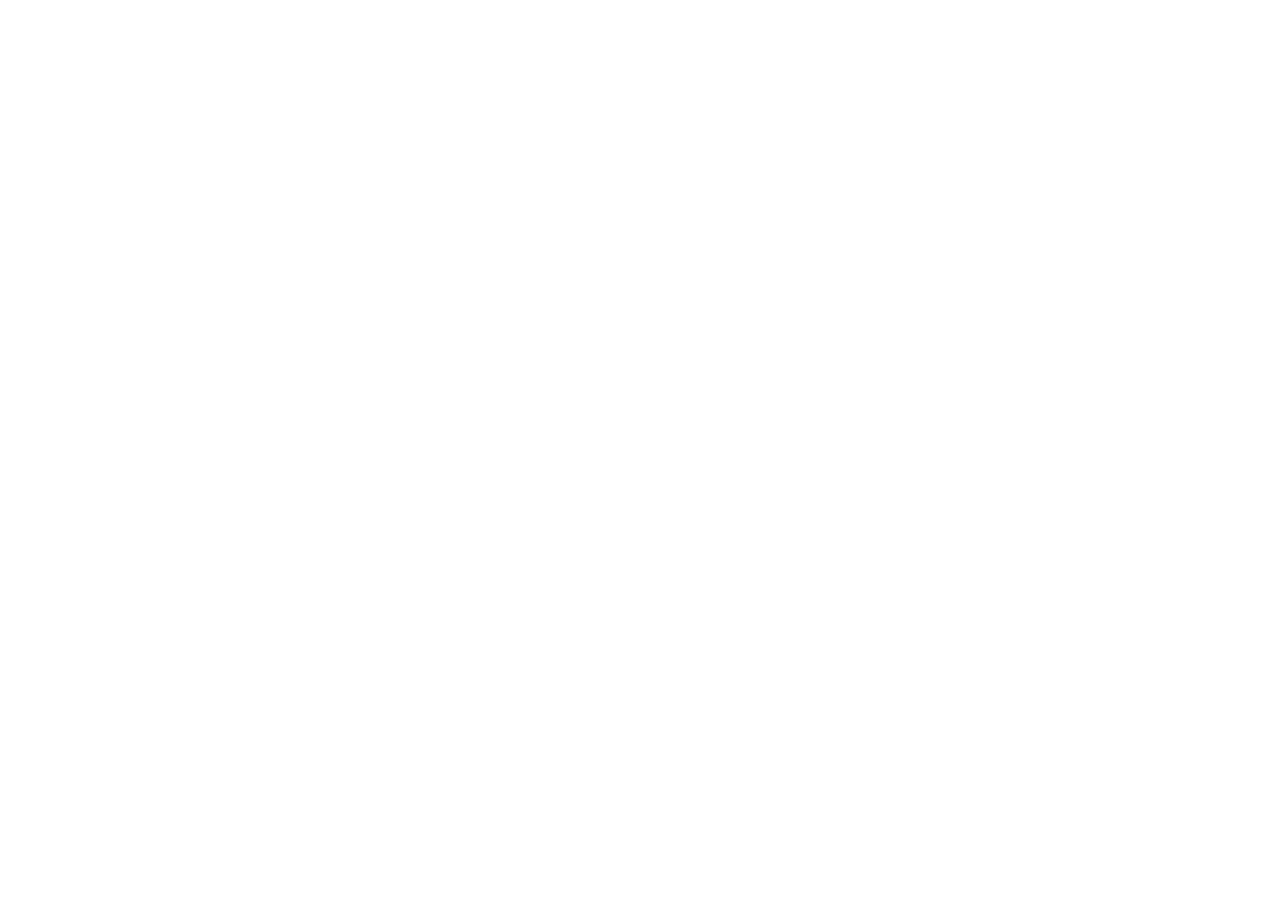
==== html/index.html @ 505dc98d "added root colors and normalize.css." ====
<!DOCTYPE html>
<html lang="en">
  <head>
    <meta charset="UTF-8" />
    <meta name="viewport" content="width=device-width, initial-scale=1.0" />
    <title>Muhammad Mahfuj</title>
    <link rel="stylesheet" href="../css/style.css" />
    <link rel="stylesheet" href="../css/normalize.css" />
  </head>
  <body></body>
</html>
---- css/style.css ----
:root {
   --color-primary: #1E2133;
   --color-secondary: #162036;
   --color-accent: #CBD8F8;
   --color-heading: #78BF13;
   --color-text: #F8F3E6;
   --color-body: #7D89A6;
   --color-hover: #7091FF;
}
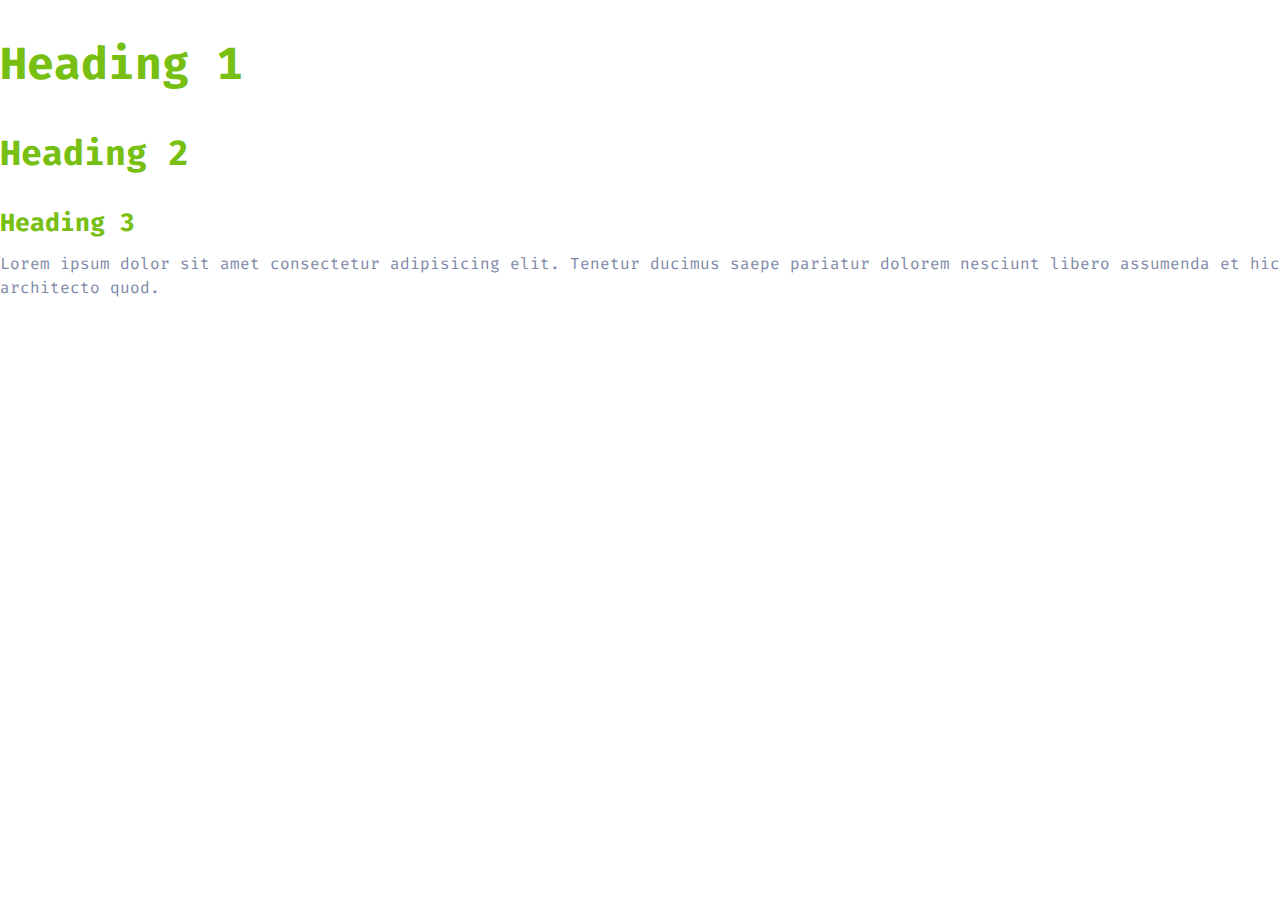
==== commit 94299a76: "Added font family and font sizes for different elements." ====
--- a/html/index.html
+++ b/html/index.html
@@ -1,11 +1,25 @@
-<!DOCTYPE html>
-<html lang="en">
-  <head>
-    <meta charset="UTF-8" />
-    <meta name="viewport" content="width=device-width, initial-scale=1.0" />
-    <title>Muhammad Mahfuj</title>
-    <link rel="stylesheet" href="../css/style.css" />
-    <link rel="stylesheet" href="../css/normalize.css" />
-  </head>
-  <body></body>
-</html>
+<!DOCTYPE html>
+<html lang="en">
+  <head>
+    <meta charset="UTF-8" />
+    <meta name="viewport" content="width=device-width, initial-scale=1.0" />
+    <title>Muhammad Mahfuj</title>
+    <link rel="preconnect" href="https://fonts.googleapis.com" />
+    <link rel="preconnect" href="https://fonts.gstatic.com" crossorigin />
+    <link
+      href="https://fonts.googleapis.com/css2?family=Fira+Code:wght@300..700&family=Inter:wght@100..900&display=swap"
+      rel="stylesheet"
+    />
+    <link rel="stylesheet" href="../css/normalize.css" />
+    <link rel="stylesheet" href="../css/style.css" />
+  </head>
+  <body>
+    <h1>Heading 1</h1>
+    <h2>Heading 2</h2>
+    <h3>Heading 3</h3>
+    <p>
+      Lorem ipsum dolor sit amet consectetur adipisicing elit. Tenetur ducimus
+      saepe pariatur dolorem nesciunt libero assumenda et hic architecto quod.
+    </p>
+  </body>
+</html>
--- a/css/style.css
+++ b/css/style.css
@@ -1,9 +1,39 @@
-:root {
-   --color-primary: #1E2133;
-   --color-secondary: #162036;
-   --color-accent: #CBD8F8;
-   --color-heading: #78BF13;
-   --color-text: #F8F3E6;
-   --color-body: #7D89A6;
-   --color-hover: #7091FF;
-}
+/* Root Color */
+:root {
+   --color-primary: #1E2133;
+   --color-secondary: #162036;
+   --color-accent: #CBD8F8;
+   --color-heading: #78BF13;
+   --color-text: #F8F3E6;
+   --color-body: #7D89A6;
+   --color-hover: #7091FF;
+}
+
+/* Typography */
+
+html {
+   font-size: 62.5%;
+}
+body{
+   font-family: 'Fira Code', Arial, Helvetica, sans-serif;
+   font-size: 1.6rem;
+   line-height: 1.5;
+   color: var(--color-body);
+}
+h1, h2, h3 {
+   color: var(--color-heading);
+   margin-bottom: 1rem;
+}
+h1{
+   font-size: 4.5rem;
+}
+h2{
+   font-size: 3.5rem;
+}
+h3{
+   font-size: 2.5rem;
+   margin-bottom: 1rem;
+}
+p{
+   margin-top: 0;
+}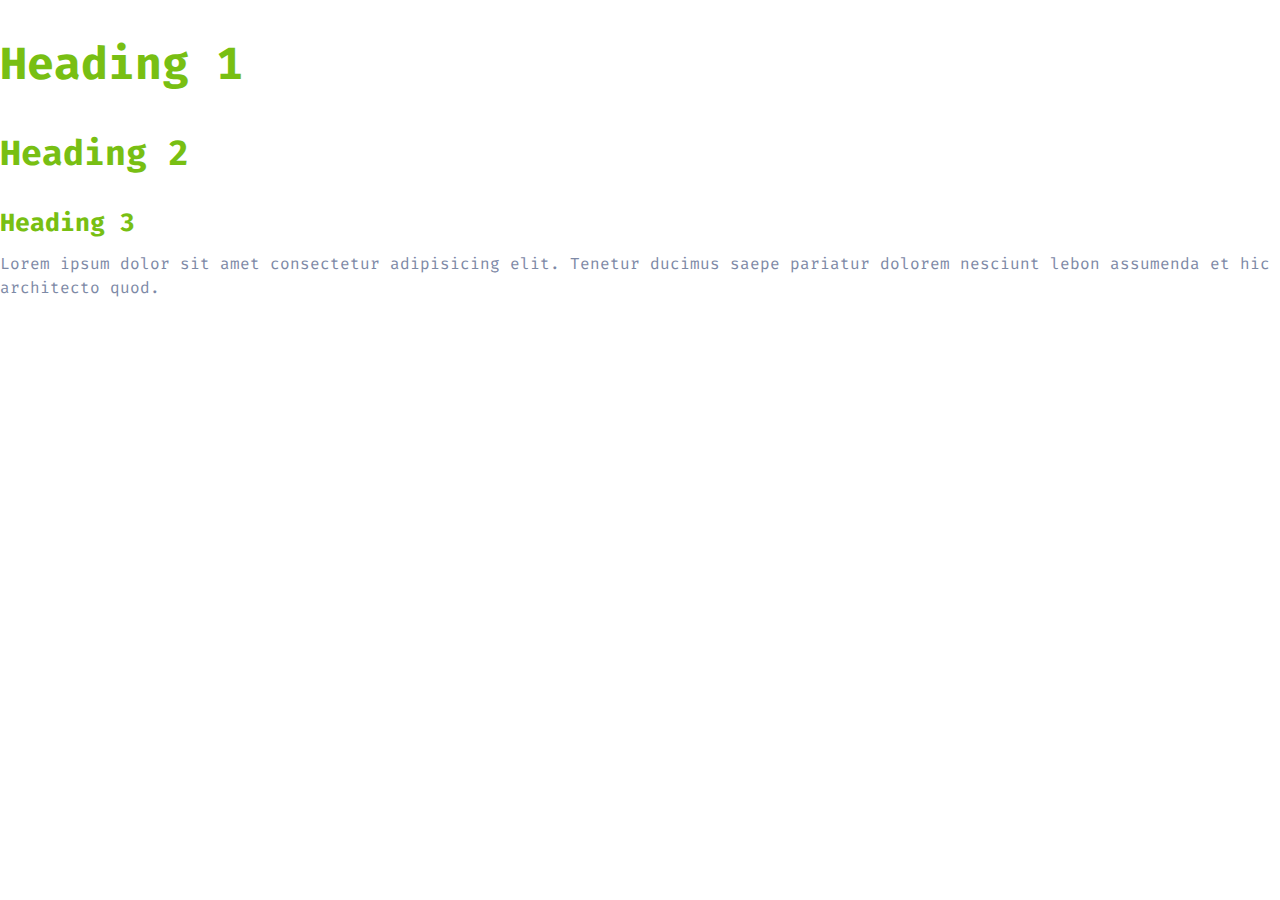
==== commit 5314fa03: "testing alias" ====
--- a/html/index.html
+++ b/html/index.html
@@ -19,7 +19,7 @@
     <h3>Heading 3</h3>
     <p>
       Lorem ipsum dolor sit amet consectetur adipisicing elit. Tenetur ducimus
-      saepe pariatur dolorem nesciunt libero assumenda et hic architecto quod.
+      saepe pariatur dolorem nesciunt lebon assumenda et hic architecto quod.
     </p>
   </body>
 </html>
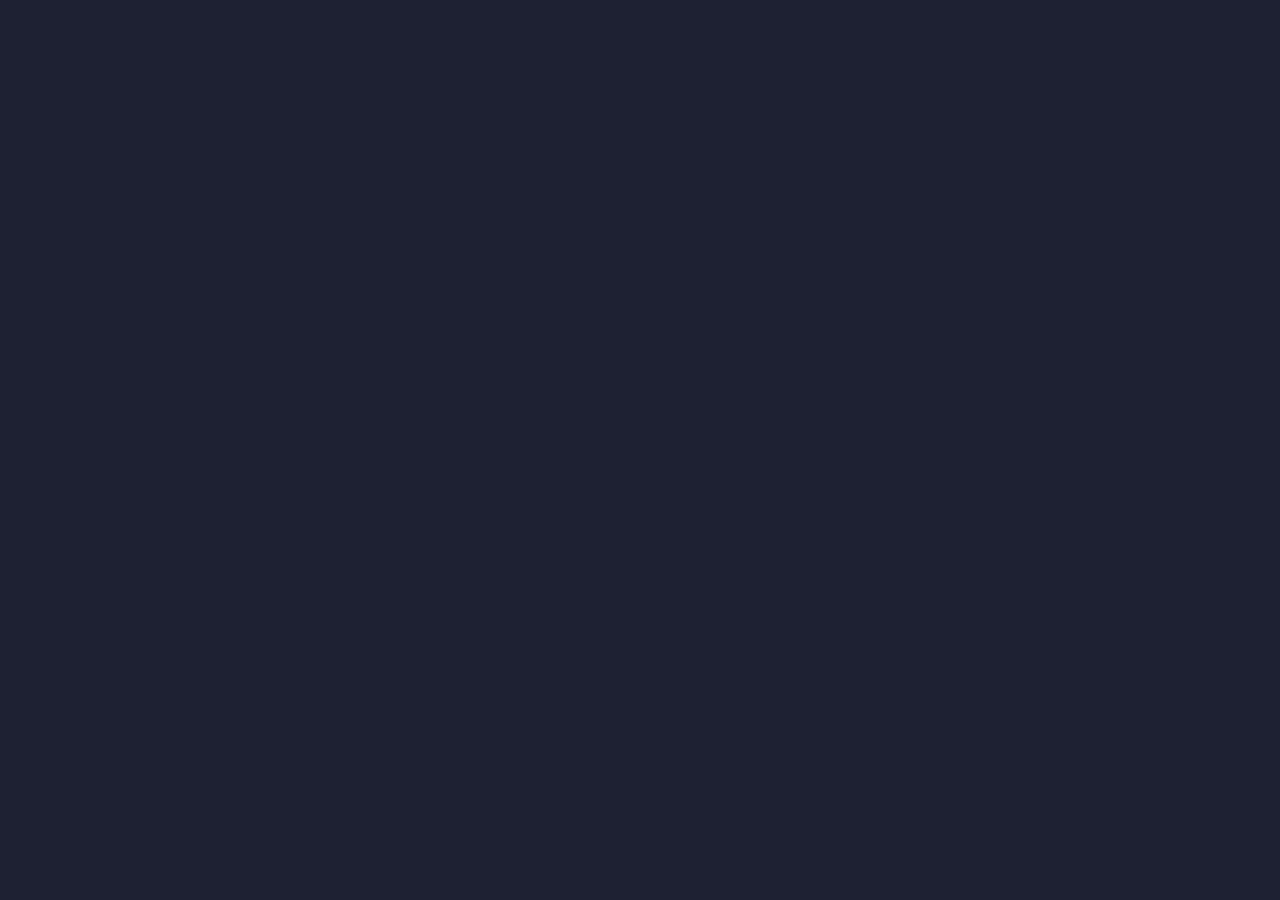
==== commit 1bf47665: "added skills and proficienceis section and placed it under new componant." ====
--- a/html/index.html
+++ b/html/index.html
@@ -13,13 +13,5 @@
     <link rel="stylesheet" href="../css/normalize.css" />
     <link rel="stylesheet" href="../css/style.css" />
   </head>
-  <body>
-    <h1>Heading 1</h1>
-    <h2>Heading 2</h2>
-    <h3>Heading 3</h3>
-    <p>
-      Lorem ipsum dolor sit amet consectetur adipisicing elit. Tenetur ducimus
-      saepe pariatur dolorem nesciunt lebon assumenda et hic architecto quod.
-    </p>
-  </body>
+  <body></body>
 </html>
--- a/css/style.css
+++ b/css/style.css
@@ -1,28 +1,33 @@
-/* Root Color */
+/* Root Settings */
 :root {
+   --color-accent: #cbd8f8;
+   --color-body: #7D89A6;
+   --color-heading: #78BF13;
+   --color-hover: #7091FF;
    --color-primary: #1E2133;
    --color-secondary: #162036;
-   --color-accent: #CBD8F8;
-   --color-heading: #78BF13;
    --color-text: #F8F3E6;
-   --color-body: #7D89A6;
-   --color-hover: #7091FF;
+}
+*{
+   box-sizing: border-box;
 }
 
 /* Typography */
 
 html {
    font-size: 62.5%;
+   background-color: var(--color-primary);
 }
 body{
+   color: var(--color-body);
    font-family: 'Fira Code', Arial, Helvetica, sans-serif;
    font-size: 1.6rem;
    line-height: 1.5;
-   color: var(--color-body);
 }
 h1, h2, h3 {
    color: var(--color-heading);
    margin-bottom: 1rem;
+   font-weight: 500;
 }
 h1{
    font-size: 4.5rem;
@@ -35,5 +40,90 @@
    margin-bottom: 1rem;
 }
 p{
-   margin-top: 0;
+   margin: 0;
+}
+
+/* Links */
+a{
+   text-decoration: none;
+}
+
+
+/* Skills and Proficiencies */
+.skill-set{
+   display: flex;
+   flex-direction: column;
+   align-items: flex-start;
+   font-size: 2.5rem;
+   gap: 3rem;
+}
+
+.place-holder{
+   background-color: var(--color-secondary);
+   border-radius: 5.37px;
+   border: 0.45px solid var(--color-body);
+   margin-bottom: 2rem;
+   padding: 2rem;
+}
+.placeholder__tech{
+   /* background-color: var(--color-secondary);
+   border-radius: 5.37px;
+   border: 0.45px solid var(--color-body);
+   margin-bottom: 2rem;
+   padding: 2rem; */
+   display: flex;
+   flex-direction: column;
+   justify-content: center;
+   align-items: center;
+   width: 18rem;
+   height: 18rem;
+}
+
+.technologies{
+   display: grid;
+   grid-template-columns: repeat(3, 1fr );
+   column-gap: 5rem;
+   font-size: 2.5rem;
+}
+.skillset__icons{
+   float: left;
+   padding-right: 2rem;
+}
+
+/* Progressbar */
+
+
+.progressbar{
+   background-color: var(--color-body);
+   border-radius: 1px;
+   height: .5rem;
+   margin-top: 2rem;
+   margin-bottom: .5rem;
+   width: 35rem;
+}
+.skills{
+   height: .5rem;
+}
+.html{
+   width: 70%; background-color: #EA580C;
+}
+.css{
+   width: 60%; background-color: #2196F3;
+}
+.js{
+   width: 10%; background-color: #FFDF00;
+}
+
+
+.main-grid{
+   display: flex;
+   flex-direction: row;
+   justify-content: center;
+   align-items: center;
+   gap: 4rem;
+}
+
+.skillset-header{
+   text-align: center;
+   margin-bottom: 5rem;
 }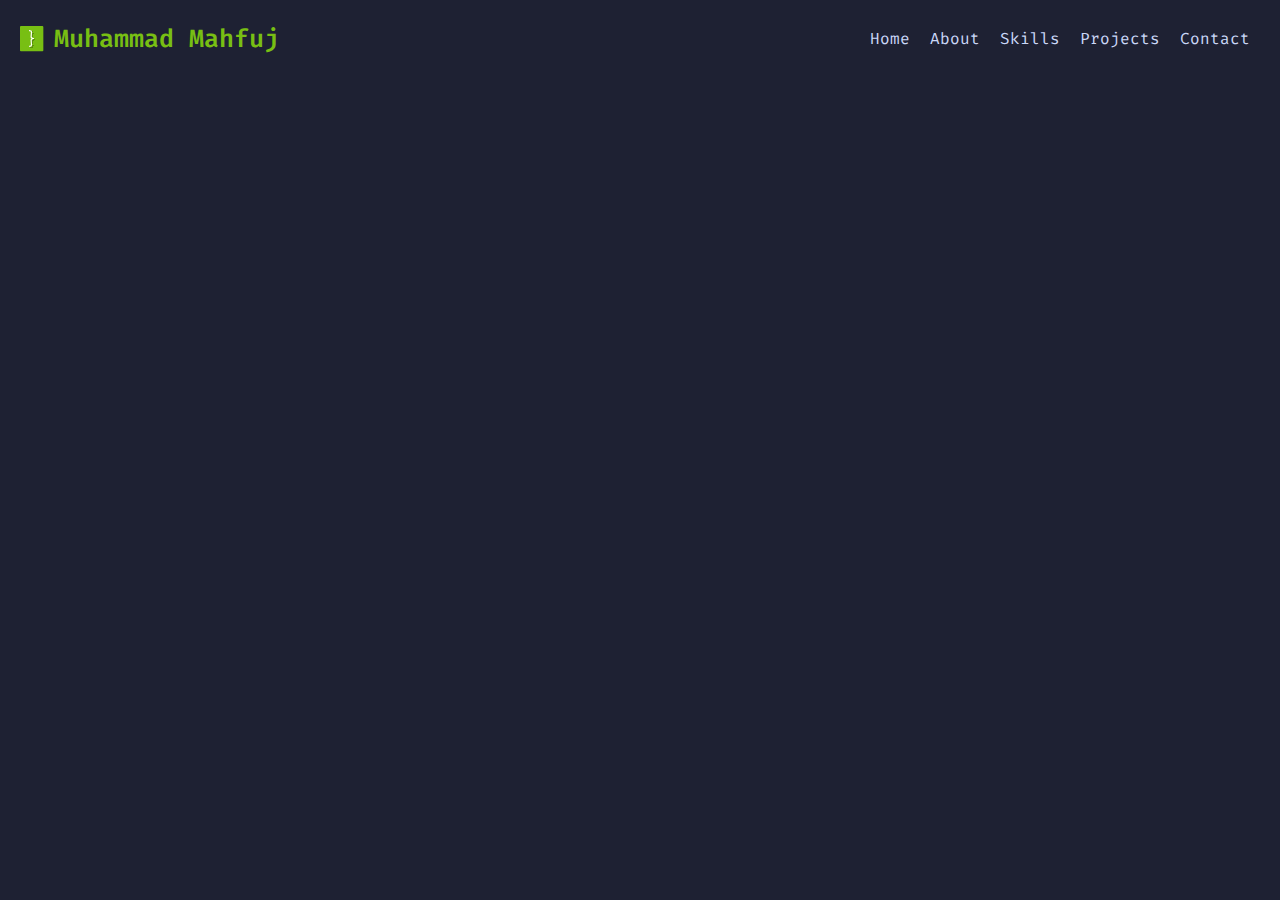
==== commit 99676db0: "added navbar and logo" ====
--- a/html/index.html
+++ b/html/index.html
@@ -13,5 +13,21 @@
     <link rel="stylesheet" href="../css/normalize.css" />
     <link rel="stylesheet" href="../css/style.css" />
   </head>
+
+  <nav class="nav-wrapper">
+    <img src="../images/icons/logo-side-icon.svg" alt="" />
+    <p class="logo-name">Muhammad Mahfuj</p>
+    <ul class="navbar">
+      <li><a class="nav-item" href="#">Home</a></li>
+      <li><a class="nav-item" href="#">About</a></li>
+      <li><a class="nav-item" href="#">Skills</a></li>
+      <li><a class="nav-item" href="#">Projects</a></li>
+      <li><a class="nav-item" href="#">Contact</a></li>
+    </ul>
+  </nav>
+
+  <main>
+    
+  </main>
   <body></body>
 </html>
--- a/css/style.css
+++ b/css/style.css
@@ -8,6 +8,7 @@
    --color-secondary: #162036;
    --color-text: #F8F3E6;
 }
+
 *{
    box-sizing: border-box;
 }
@@ -18,27 +19,33 @@
    font-size: 62.5%;
    background-color: var(--color-primary);
 }
+
 body{
    color: var(--color-body);
    font-family: 'Fira Code', Arial, Helvetica, sans-serif;
    font-size: 1.6rem;
    line-height: 1.5;
 }
+
 h1, h2, h3 {
    color: var(--color-heading);
    margin-bottom: 1rem;
    font-weight: 500;
 }
+
 h1{
    font-size: 4.5rem;
 }
+
 h2{
    font-size: 3.5rem;
 }
+
 h3{
    font-size: 2.5rem;
    margin-bottom: 1rem;
 }
+
 p{
    margin: 0;
 }
@@ -47,7 +54,6 @@
 a{
    text-decoration: none;
 }
-
 
 /* Skills and Proficiencies */
 .skill-set{
@@ -126,4 +132,42 @@
 .skillset-header{
    text-align: center;
    margin-bottom: 5rem;
-}+}
+
+/* Navbar */
+.nav-wrapper{
+   display: flex;
+   justify-content: space-between;
+   align-items: center;
+   padding: 2rem;
+}
+.logo-name{
+   white-space: nowrap; /* Prevents wrapping */
+   margin: 0; /* Remove default margin */
+   color: var(--color-heading);
+   font-weight: 600;
+   font-size: 2.5rem;
+   margin-left: 1rem;
+}
+.navbar{
+   display: flex;
+   flex-direction: row;
+   justify-content: flex-end;
+   align-items: center;
+   margin: 0;
+   padding: 0;
+   list-style-type: none;
+   width: 100%;
+
+}
+
+.nav-item{
+   margin: 0 10px;
+   color: var(--color-accent);
+   transition: color 0.15s;
+
+}
+
+.nav-item:hover, .nav-item:focus, .nav-item:active {
+   color: var(--color-hover);
+}
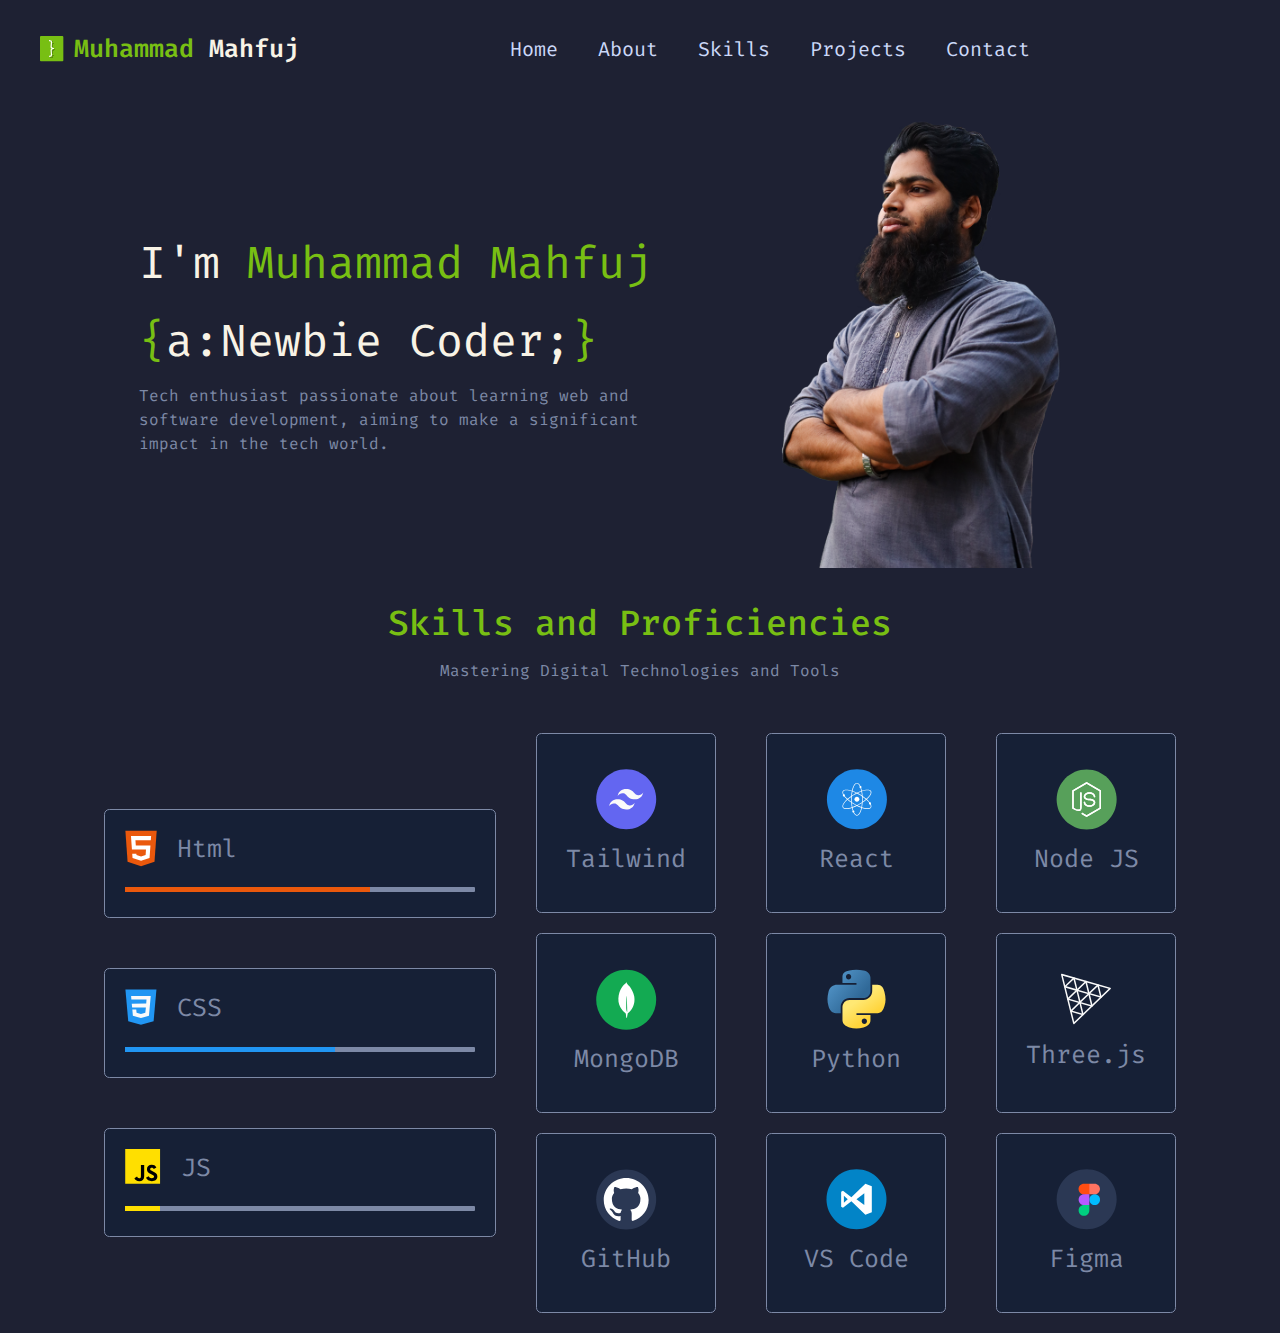
==== commit 617efec3: "Edited the navigation bar and created the main or banner section also formatted much of the html tag" ====
--- a/html/index.html
+++ b/html/index.html
@@ -13,21 +13,159 @@
     <link rel="stylesheet" href="../css/normalize.css" />
     <link rel="stylesheet" href="../css/style.css" />
   </head>
+  <body>
+    <!-- this is the header or navigation section -->
+    <header class="header">
+      <nav class="navbar">
+        <img src="../images/icons/logo-side-icon.svg" alt="" />
+        <p class="logo-name">
+          <span class="heading-color">Muhammad</span>
+          <span class="text-color">Mahfuj</span>
+        </p>
+        <ul class="navbar-icons">
+          <li><a class="nav-item" href="#">Home</a></li>
+          <li><a class="nav-item" href="#">About</a></li>
+          <li><a class="nav-item" href="#">Skills</a></li>
+          <li><a class="nav-item" href="#">Projects</a></li>
+          <li><a class="nav-item" href="#">Contact</a></li>
+        </ul>
+      </nav>
+    </header>
 
-  <nav class="nav-wrapper">
-    <img src="../images/icons/logo-side-icon.svg" alt="" />
-    <p class="logo-name">Muhammad Mahfuj</p>
-    <ul class="navbar">
-      <li><a class="nav-item" href="#">Home</a></li>
-      <li><a class="nav-item" href="#">About</a></li>
-      <li><a class="nav-item" href="#">Skills</a></li>
-      <li><a class="nav-item" href="#">Projects</a></li>
-      <li><a class="nav-item" href="#">Contact</a></li>
-    </ul>
-  </nav>
+    <!-- This is the Main or Banner section -->
+    <main class="main">
+      <article class="banner-section main-grid">
+        <section class="banner-leftside">
+          <p>
+            I'm
+            <span class="heading-color">Muhammad Mahfuj</span>
+          </p>
+          <p>
+            <span class="heading-color">{</span>a:Newbie Coder;<span
+              class="heading-color"
+              >}</span
+            >
+          </p>
+          <p class="body-text">
+            Tech enthusiast passionate about learning web and software
+            development, aiming to make a significant impact in the tech world.
+          </p>
+        </section>
+        <img
+          class="image-container-big"
+          src="../images/formal dp transparent.png"
+          alt="formal picture of muhammad mahfuj, the portfolio owner, standing facing left"
+        />
+      </article>
 
-  <main>
-    
-  </main>
-  <body></body>
+      <!-- This is the mid or about me section -->
+
+      <article></article>
+
+      <!-- This is the skills and proficiencies section -->
+      <article>
+        <header class="skillset-header">
+          <h2>Skills and Proficiencies</h2>
+          <p>Mastering Digital Technologies and Tools</p>
+        </header>
+        <section class="main-grid">
+          <section class="skill-set">
+            <div class="place-holder">
+              <span class="skillset__icons">
+                <img src="../images/icons/html-icon.svg" alt="html5 icon" />
+              </span>
+              <p>Html</p>
+              <div class="progressbar">
+                <div class="skills html"></div>
+              </div>
+            </div>
+
+            <div class="place-holder">
+              <span class="skillset__icons">
+                <img src="../images/icons/css-icon.svg" alt="html5 icon" />
+              </span>
+              <p>CSS</p>
+              <div class="progressbar">
+                <div class="skills css"></div>
+              </div>
+            </div>
+
+            <div class="place-holder">
+              <span class="skillset__icons">
+                <img src="../images/icons/js-icon.svg" alt="html5 icon" />
+              </span>
+              <p>JS</p>
+              <div class="progressbar">
+                <div class="skills js"></div>
+              </div>
+            </div>
+          </section>
+
+          <section class="grid grid--three-col">
+            <div class="place-holder placeholder__tech">
+              <span class="technologies__icons">
+                <img src="../images/icons/tailwind-icon.svg" alt="html5 icon" />
+              </span>
+              <p>Tailwind</p>
+            </div>
+
+            <div class="place-holder placeholder__tech">
+              <span class="technologies__icons">
+                <img src="../images/icons/react-icon.svg" alt="html5 icon" />
+              </span>
+              <p>React</p>
+            </div>
+
+            <div class="place-holder placeholder__tech">
+              <span class="technologies__icons">
+                <img src="../images/icons/node-icon.svg" alt="html5 icon" />
+              </span>
+              <p>Node JS</p>
+            </div>
+
+            <div class="place-holder placeholder__tech">
+              <span class="technologies__icons">
+                <img src="../images/icons/mongodb-icon.svg" alt="html5 icon" />
+              </span>
+              <p>MongoDB</p>
+            </div>
+
+            <div class="place-holder placeholder__tech">
+              <span class="technologies__icons">
+                <img src="../images/icons/python-icon.svg" alt="html5 icon" />
+              </span>
+              <p>Python</p>
+            </div>
+            <div class="place-holder placeholder__tech">
+              <span class="technologies__icons">
+                <img src="../images/icons/three-icon.svg" alt="html5 icon" />
+              </span>
+              <p>Three.js</p>
+            </div>
+
+            <div class="place-holder placeholder__tech">
+              <span class="technologies__icons">
+                <img src="../images/icons/github-icon-2.svg" alt="html5 icon" />
+              </span>
+              <p>GitHub</p>
+            </div>
+
+            <div class="place-holder placeholder__tech">
+              <span class="technologies__icons">
+                <img src="../images/icons/vscode-icon.svg" alt="html5 icon" />
+              </span>
+              <p>VS Code</p>
+            </div>
+
+            <div class="place-holder placeholder__tech">
+              <span class="technologies__icons">
+                <img src="../images/icons/figma-icon.svg" alt="html5 icon" />
+              </span>
+              <p>Figma</p>
+            </div>
+          </section>
+        </section>
+      </article>
+    </main>
+  </body>
 </html>
--- a/css/style.css
+++ b/css/style.css
@@ -7,6 +7,7 @@
    --color-primary: #1E2133;
    --color-secondary: #162036;
    --color-text: #F8F3E6;
+   --max-width: 1200px;
 }
 
 *{
@@ -54,12 +55,15 @@
 a{
    text-decoration: none;
 }
+.header,.main,.footer {
+   margin: auto;
+   max-width: var(--max-width);
+ }
 
 /* Skills and Proficiencies */
 .skill-set{
    display: flex;
    flex-direction: column;
-   align-items: flex-start;
    font-size: 2.5rem;
    gap: 3rem;
 }
@@ -85,11 +89,16 @@
    height: 18rem;
 }
 
-.technologies{
+.grid{
    display: grid;
+   column-gap: 5rem;
+   font-size: 2.5rem;
+}
+.grid--two-col{
+   grid-template-columns: repeat(2, 1fr );
+}
+.grid--three-col{
    grid-template-columns: repeat(3, 1fr );
-   column-gap: 5rem;
-   font-size: 2.5rem;
 }
 .skillset__icons{
    float: left;
@@ -135,39 +144,75 @@
 }
 
 /* Navbar */
-.nav-wrapper{
+
+.navbar{
+   /* padding: 2rem; */
+   align-items: center;
    display: flex;
    justify-content: space-between;
-   align-items: center;
-   padding: 2rem;
+   margin-bottom: 5rem;
+   margin-top: 3rem;
 }
 .logo-name{
+   font-size: 2.5rem;
+   font-weight: 600;
+   margin-left: 1rem; /* Remove default margin */
    white-space: nowrap; /* Prevents wrapping */
-   margin: 0; /* Remove default margin */
-   color: var(--color-heading);
-   font-weight: 600;
-   font-size: 2.5rem;
-   margin-left: 1rem;
-}
-.navbar{
+}
+.navbar-icons{
+   align-items: center;
    display: flex;
    flex-direction: row;
-   justify-content: flex-end;
-   align-items: center;
+   justify-content: center;
+   list-style-type: none;
    margin: 0;
    padding: 0;
-   list-style-type: none;
    width: 100%;
-
-}
-
+}
 .nav-item{
-   margin: 0 10px;
+   margin: 0 2rem;
    color: var(--color-accent);
+   font-size: 2rem;
    transition: color 0.15s;
-
-}
-
+}
 .nav-item:hover, .nav-item:focus, .nav-item:active {
    color: var(--color-hover);
 }
+
+
+/* logo color */
+.heading-color{
+   color: var(--color-heading)
+}
+.text-color{
+   color: var(--color-text);
+}
+
+/* banner section */
+.banner-section{
+   color: var(--color-text);
+   font-size: 4.5rem;
+   margin: 2rem;
+   height: 50vh;
+
+}
+
+.body-text{
+   color: var(--color-body);
+   font-size: 1.6rem;
+   width: 50rem;
+   margin: 0;
+}
+
+.image-container-big{
+   height: 100%;
+   /* width: 100%; */
+   object-fit:contain;
+}
+
+.banner-leftside{
+   display: flex;
+   flex-direction: column;
+   /* padding-left: 50rem; */
+   row-gap: 1rem;
+}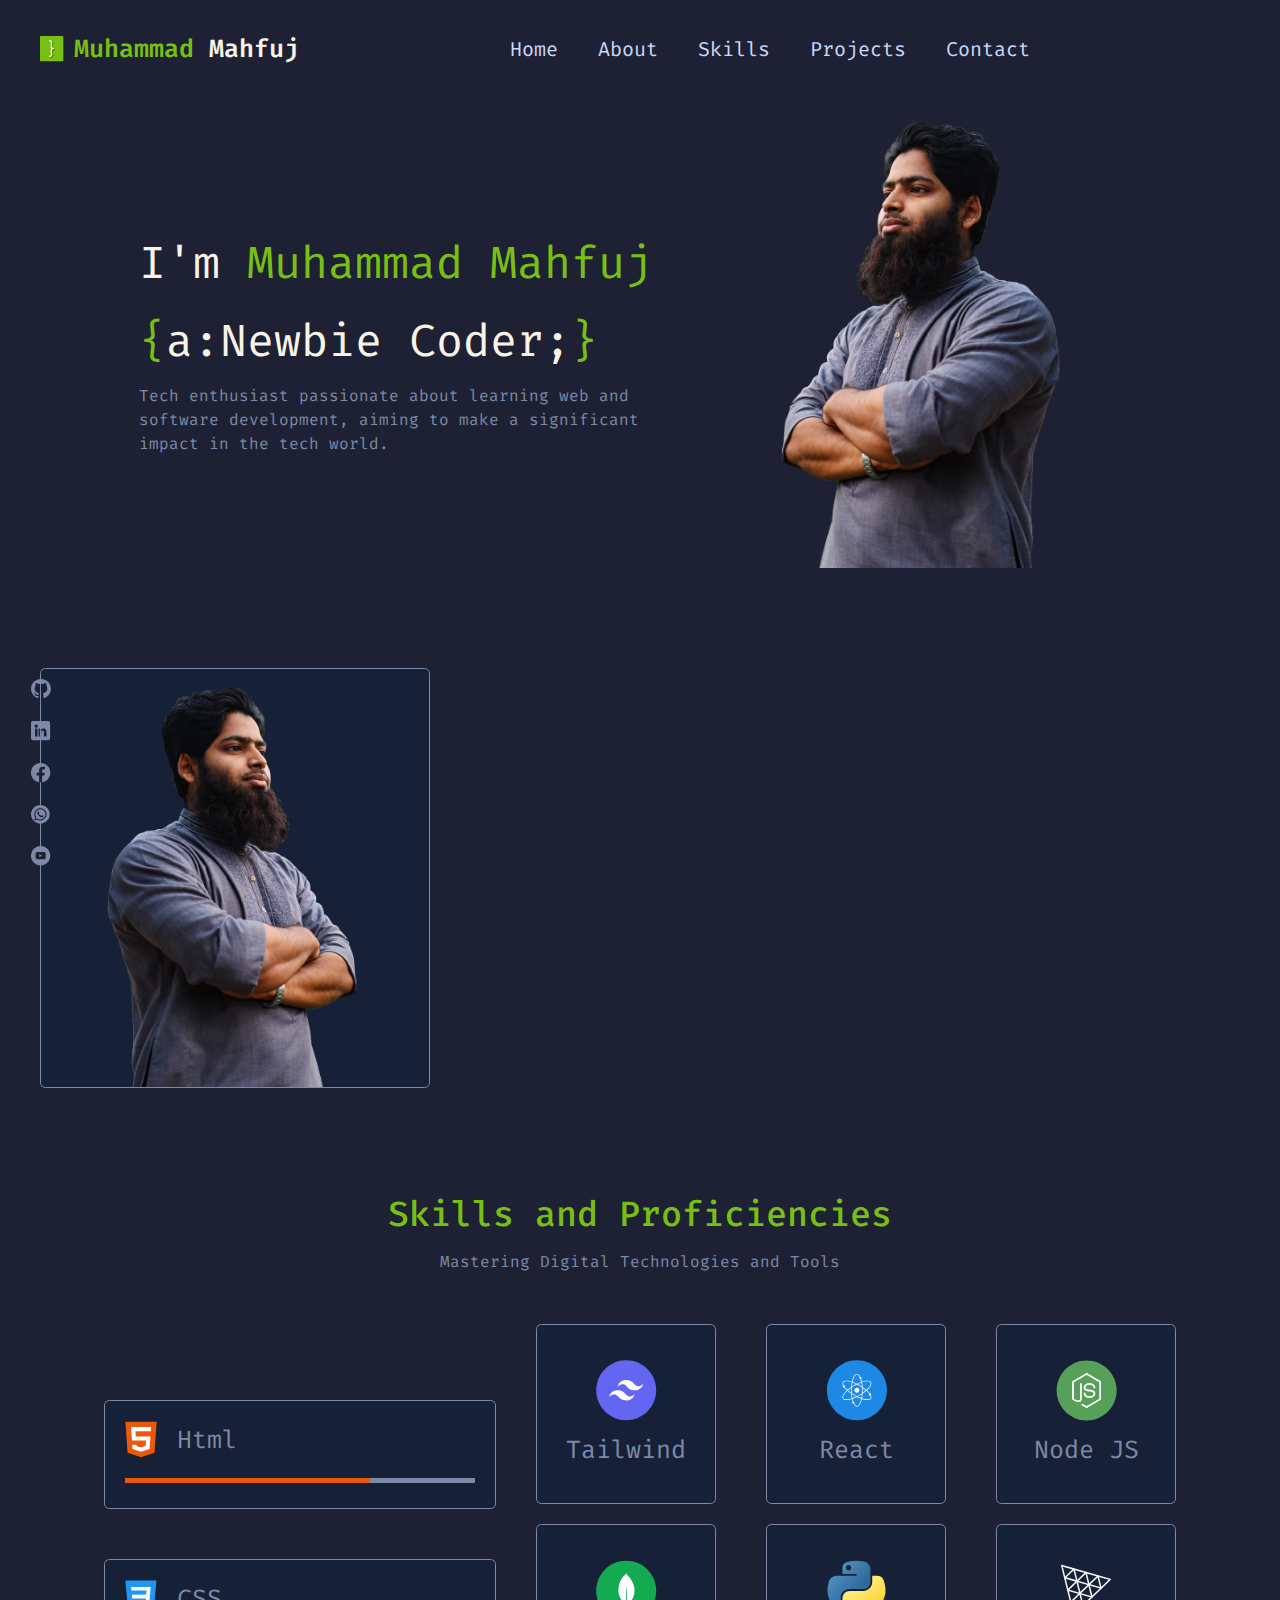
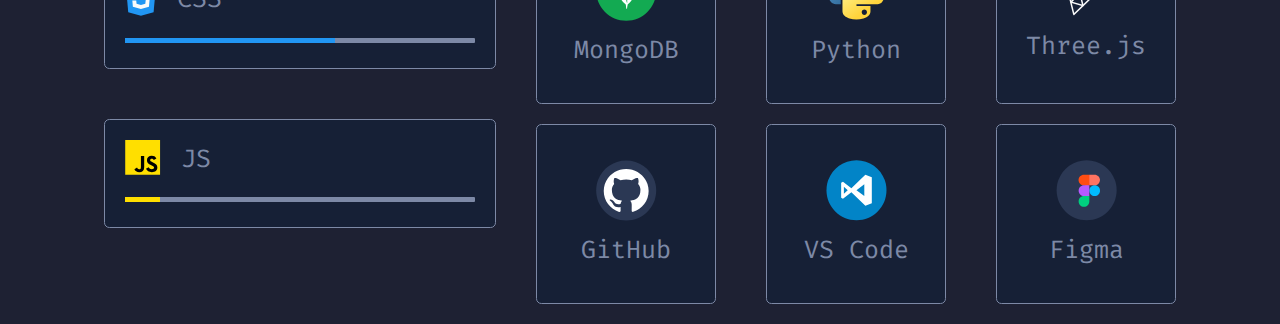
==== commit ef241ccf: "Added the mid section, putting the icons on the side was a pain in the butt by the way." ====
--- a/html/index.html
+++ b/html/index.html
@@ -60,7 +60,58 @@
 
       <!-- This is the mid or about me section -->
 
-      <article></article>
+      <article>
+        <section class="about-me">
+          <div class="place-holder-image">
+            <img
+              class="image-container-small"
+              src="../images/formal dp transparent.png"
+              alt=""
+            />
+            <section class="social-media-icons">
+              <span class="icon-holder github-icon">
+                <a href="https://github.com/muhammadmahfuj" target="”_blank”"
+                  ><img
+                    src="../images/icons/github-icon.svg"
+                    alt="image of github icon"
+                /></a>
+              </span>
+              <span class="icon-holder linkedin-icon">
+                <a
+                  href="https://www.linkedin.com/in/muhammadmahfuj/"
+                  target="”_blank”"
+                  ><img
+                    src="../images/icons/linkedin-icon.svg"
+                    alt="icon of linkedin"
+                /></a>
+              </span>
+              <span class="icon-holder fb-icon">
+                <a
+                  href="https://www.facebook.com/muhammadmahfujprofile/"
+                  target="”_blank”"
+                  ><img src="../images/icons/facebook-icon.svg" alt=""
+                /></a>
+              </span>
+              <span class="icon-holder whatsapp-icon">
+                <a href="https://wa.me/+8801747599247" target="”_blank”"
+                  ><img
+                    src="../images/icons/whatsapp-icon.svg"
+                    alt="whatsapp icon"
+                /></a>
+              </span>
+              <span class="icon-holder yt-icon">
+                <a
+                  href="https://www.youtube.com/@thebeduincode"
+                  target="”_blank”"
+                  ><img
+                    src="../images/icons/youtube-icon.svg"
+                    alt="Youtube icon"
+                /></a>
+              </span>
+            </section>
+          </div>
+        </section>
+      </article>
 
       <!-- This is the skills and proficiencies section -->
       <article>
--- a/css/style.css
+++ b/css/style.css
@@ -75,6 +75,19 @@
    margin-bottom: 2rem;
    padding: 2rem;
 }
+
+.place-holder-image{
+   align-items: center;
+   background-color: var(--color-secondary);
+   border-radius: 5.37px;
+   border: 0.45px solid var(--color-body);
+   display: flex;
+   justify-content: center;
+   /* overflow: hidden; */
+   width: 39rem;
+   height: 42rem;
+   position: relative;
+}
 .placeholder__tech{
    /* background-color: var(--color-secondary);
    border-radius: 5.37px;
@@ -207,7 +220,15 @@
 .image-container-big{
    height: 100%;
    /* width: 100%; */
-   object-fit:contain;
+   object-fit: contain;
+}
+
+.image-container-small{
+   max-height: 100%;
+   object-fit: cover;
+   padding-top: 1.5rem;
+   transform: scaleX(-1);
+   /* position: absolute; */
 }
 
 .banner-leftside{
@@ -215,4 +236,44 @@
    flex-direction: column;
    /* padding-left: 50rem; */
    row-gap: 1rem;
+}
+.social-media-icons{
+   position: absolute;
+   top: 1rem;
+   left: -1rem;
+   display: flex;
+   flex-direction: column;
+   gap: 1.5rem;
+}
+
+/* .icon-holder{
+   position: absolute;
+   z-index: 1;
+   left: -1rem;
+   transition: transform 0.3s ease, box-shadow 0.3s ease;
+} */
+
+/* .github-icon{
+   top: 1rem;
+}
+.linkedin-icon{
+   top: 4rem;
+}
+
+.fb-icon{
+   top: 7rem;
+}
+.whatsapp-icon{
+   top: 10rem;
+}
+.yt-icon{
+   top: 13rem;
+} */
+.icon-holder:hover{
+   transform: scale(1.2) translateZ(10px); /* Increase size and move forward */
+  box-shadow: 0 4px 8px rgba(0, 0, 0, 0.2); /* Add shadow for a 3D effect */
+}
+
+.about-me{
+   margin: 10rem 0;
 }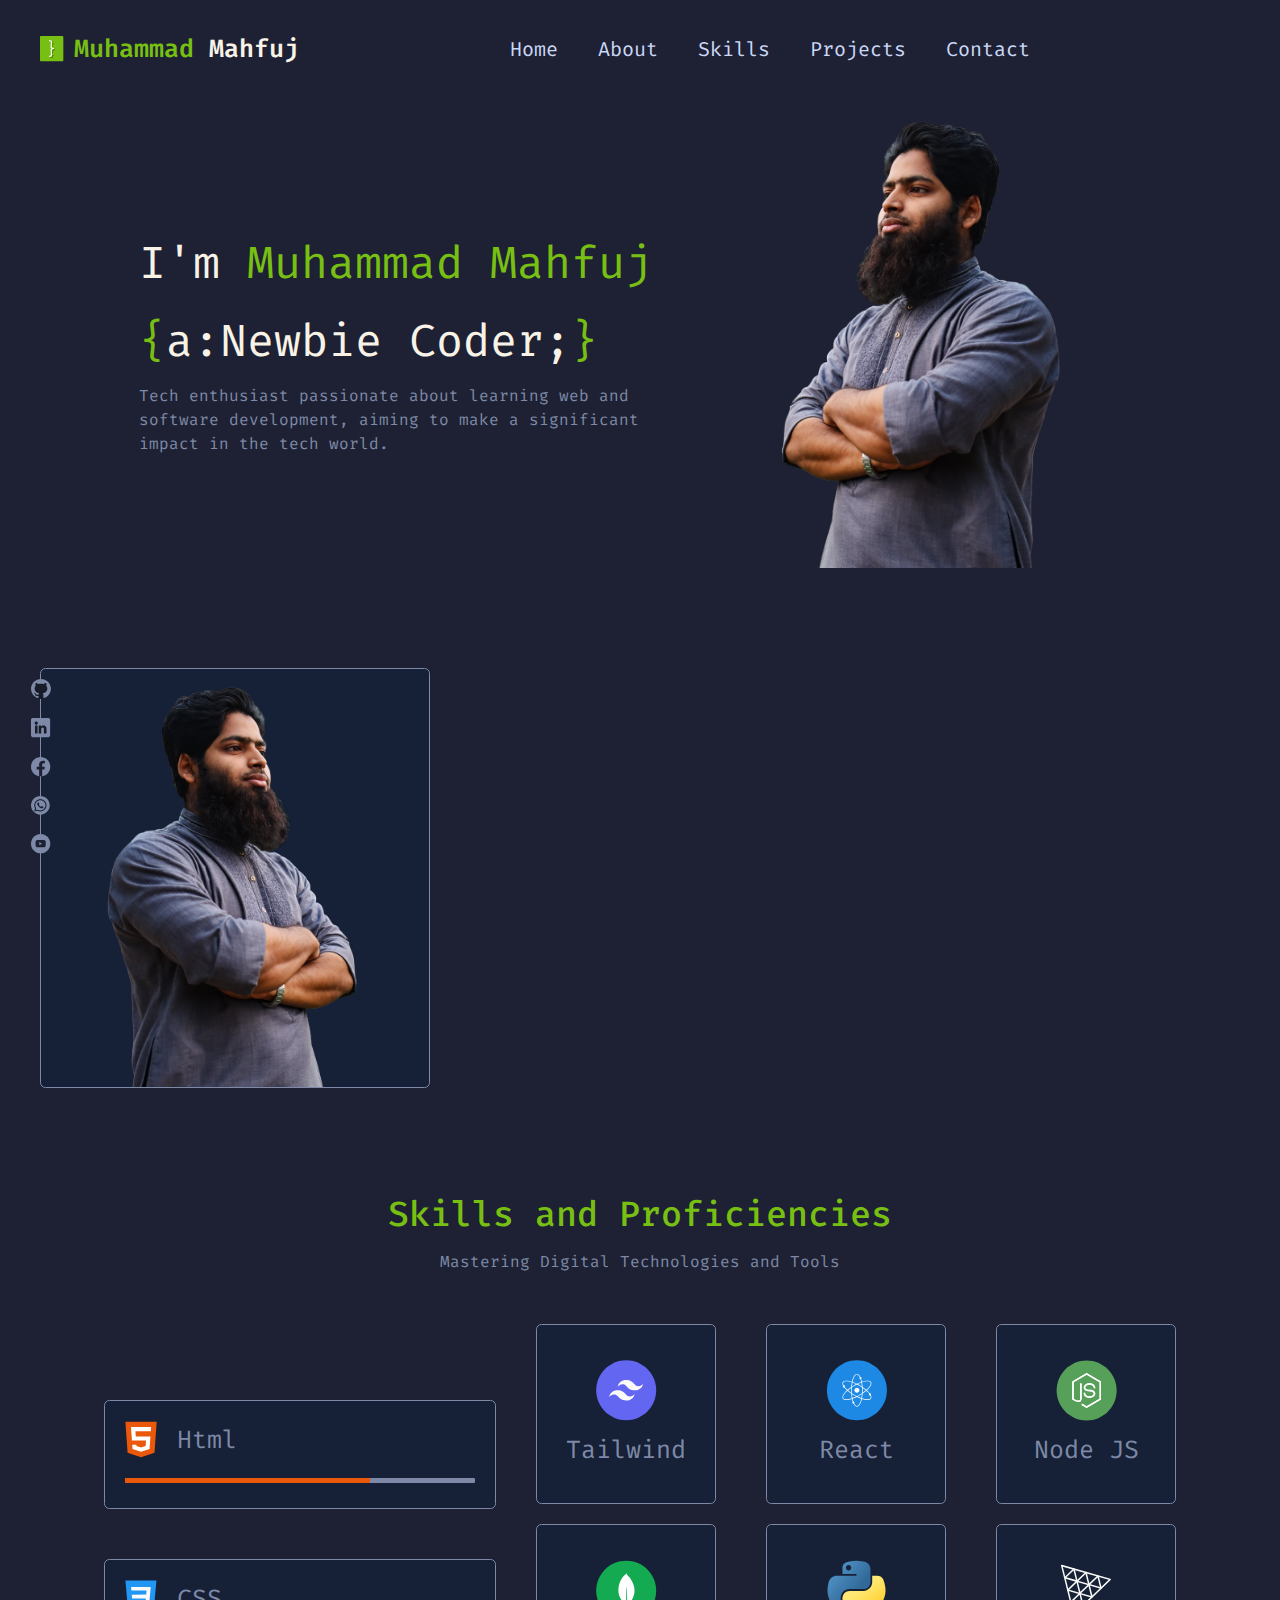
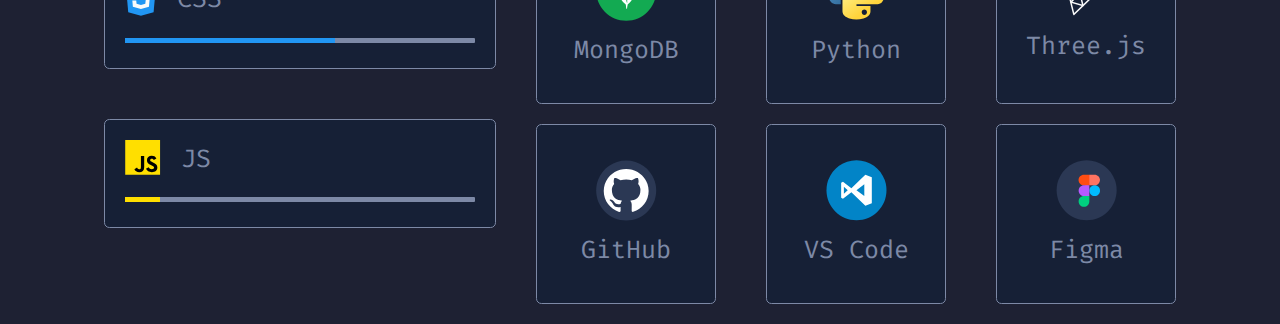
==== commit feb17806: "Deleted the readme file to test website deployment" ====
--- a/html/index.html
+++ b/html/index.html
@@ -111,6 +111,8 @@
             </section>
           </div>
         </section>
+
+        <section></section>
       </article>
 
       <!-- This is the skills and proficiencies section -->
--- a/css/style.css
+++ b/css/style.css
@@ -237,13 +237,15 @@
    /* padding-left: 50rem; */
    row-gap: 1rem;
 }
+/* about me section */
+
 .social-media-icons{
    position: absolute;
    top: 1rem;
    left: -1rem;
    display: flex;
    flex-direction: column;
-   gap: 1.5rem;
+   gap: 1.2rem;
 }
 
 /* .icon-holder{
@@ -276,4 +278,5 @@
 
 .about-me{
    margin: 10rem 0;
-}+}
+
